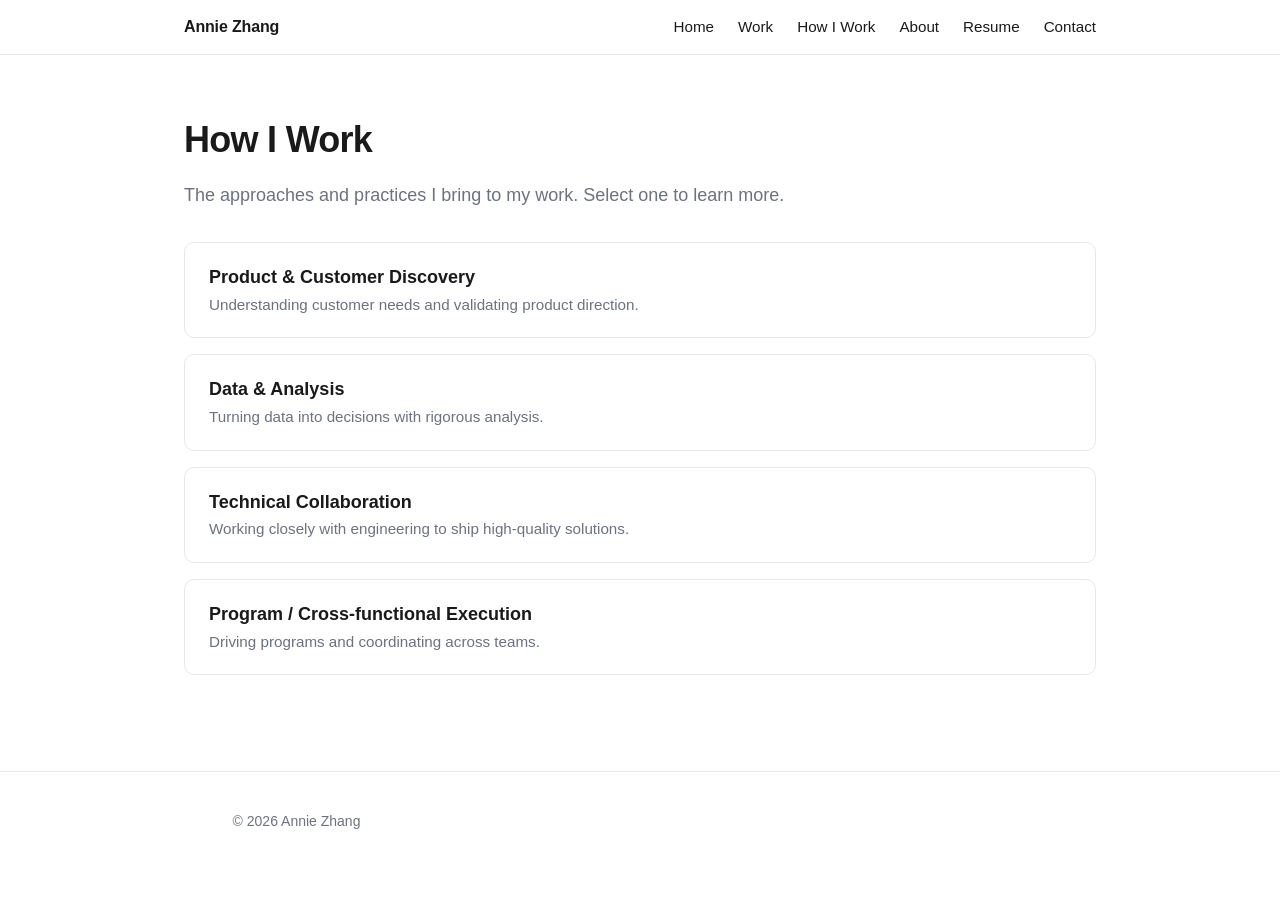
==== how-i-work/index.html @ 22d04e42 "Add nested portfolio pages with shared navigation" ====
<!DOCTYPE html>
<html lang="en">
<head>
  <meta charset="UTF-8">
  <meta name="viewport" content="width=device-width, initial-scale=1.0">
  <title>How I Work — Annie Zhang Portfolio Site.</title>
  <link rel="stylesheet" href="../css/style.css">
</head>
<body>
  <header class="site-header">
    <nav>
      <a class="brand" href="../index.html">Annie Zhang</a>
      <a href="../index.html">Home</a>
      <a href="../work/">Work</a>
      <a href="index.html" class="current">How I Work</a>
      <a href="../about.html">About</a>
      <a href="../resume.html">Resume</a>
      <a href="../contact.html">Contact</a>
    </nav>
  </header>
  <main>
    <h1>How I Work</h1>
    <p class="lead">The approaches and practices I bring to my work. Select one to learn more.</p>
    <ul class="page-list">
      <li><a href="product-customer-discovery.html"><span class="page-title">Product &amp; Customer Discovery</span><br><span class="page-desc">Understanding customer needs and validating product direction.</span></a></li>
      <li><a href="data-analysis.html"><span class="page-title">Data &amp; Analysis</span><br><span class="page-desc">Turning data into decisions with rigorous analysis.</span></a></li>
      <li><a href="technical-collaboration.html"><span class="page-title">Technical Collaboration</span><br><span class="page-desc">Working closely with engineering to ship high-quality solutions.</span></a></li>
      <li><a href="program-cross-functional-execution.html"><span class="page-title">Program / Cross-functional Execution</span><br><span class="page-desc">Driving programs and coordinating across teams.</span></a></li>
    </ul>
  </main>
  <footer class="site-footer">
    <p>&copy; 2026 Annie Zhang</p>
  </footer>
</body>
</html>
---- css/style.css ----
:root {
  --bg: #ffffff;
  --text: #1a1a1a;
  --muted: #6b7280;
  --accent: #2563eb;
  --border: #e5e7eb;
}
* { box-sizing: border-box; }
html { scroll-behavior: smooth; }
body {
  margin: 0;
  font-family: -apple-system, BlinkMacSystemFont, "Segoe UI", Roboto, Helvetica, Arial, sans-serif;
  color: var(--text);
  line-height: 1.6;
  background: var(--bg);
  -webkit-font-smoothing: antialiased;
}
header.site-header {
  border-bottom: 1px solid var(--border);
  background: #fff;
  position: sticky;
  top: 0;
  z-index: 10;
}
nav {
  max-width: 960px;
  margin: 0 auto;
  padding: 0.9rem 1.5rem;
  display: flex;
  align-items: center;
  gap: 1.5rem;
  flex-wrap: wrap;
}
nav .brand {
  font-weight: 700;
  text-decoration: none;
  color: var(--text);
  margin-right: auto;
  letter-spacing: -0.01em;
}
nav .brand:hover { color: var(--accent); }
nav a:not(.brand) { color: var(--text); text-decoration: none; font-size: 0.95rem; }
nav a:not(.brand):hover { color: var(--accent); }
main { max-width: 960px; margin: 0 auto; padding: 3.5rem 1.5rem 5rem; }
h1 { font-size: 2.25rem; margin: 0 0 0.75rem; letter-spacing: -0.02em; }
p.lead { color: var(--muted); font-size: 1.125rem; margin: 0 0 2rem; max-width: 60ch; }
p { max-width: 70ch; }
.page-list { list-style: none; padding: 0; margin: 1.5rem 0 0; }
.page-list li { border: 1px solid var(--border); border-radius: 10px; margin-bottom: 1rem; transition: border-color 0.15s ease, box-shadow 0.15s ease; }
.page-list li:hover { border-color: #c7cdd4; box-shadow: 0 2px 8px rgba(0,0,0,0.05); }
.page-list a { display: block; padding: 1.25rem 1.5rem; text-decoration: none; color: var(--text); }
.page-list .page-title { font-weight: 600; font-size: 1.125rem; }
.page-list .page-desc { color: var(--muted); font-size: 0.95rem; margin-top: 0.25rem; }
.back-link { display: inline-block; margin-top: 2.5rem; color: var(--accent); text-decoration: none; font-size: 0.95rem; }
.back-link:hover { text-decoration: underline; }
footer.site-footer {
  border-top: 1px solid var(--border);
  padding: 1.5rem;
  text-align: center;
  color: var(--muted);
  font-size: 0.875rem;
}
@media (max-width: 600px) {
  h1 { font-size: 1.75rem; }
  main { padding: 2.5rem 1.25rem 4rem; }
  nav { gap: 1rem; }
}
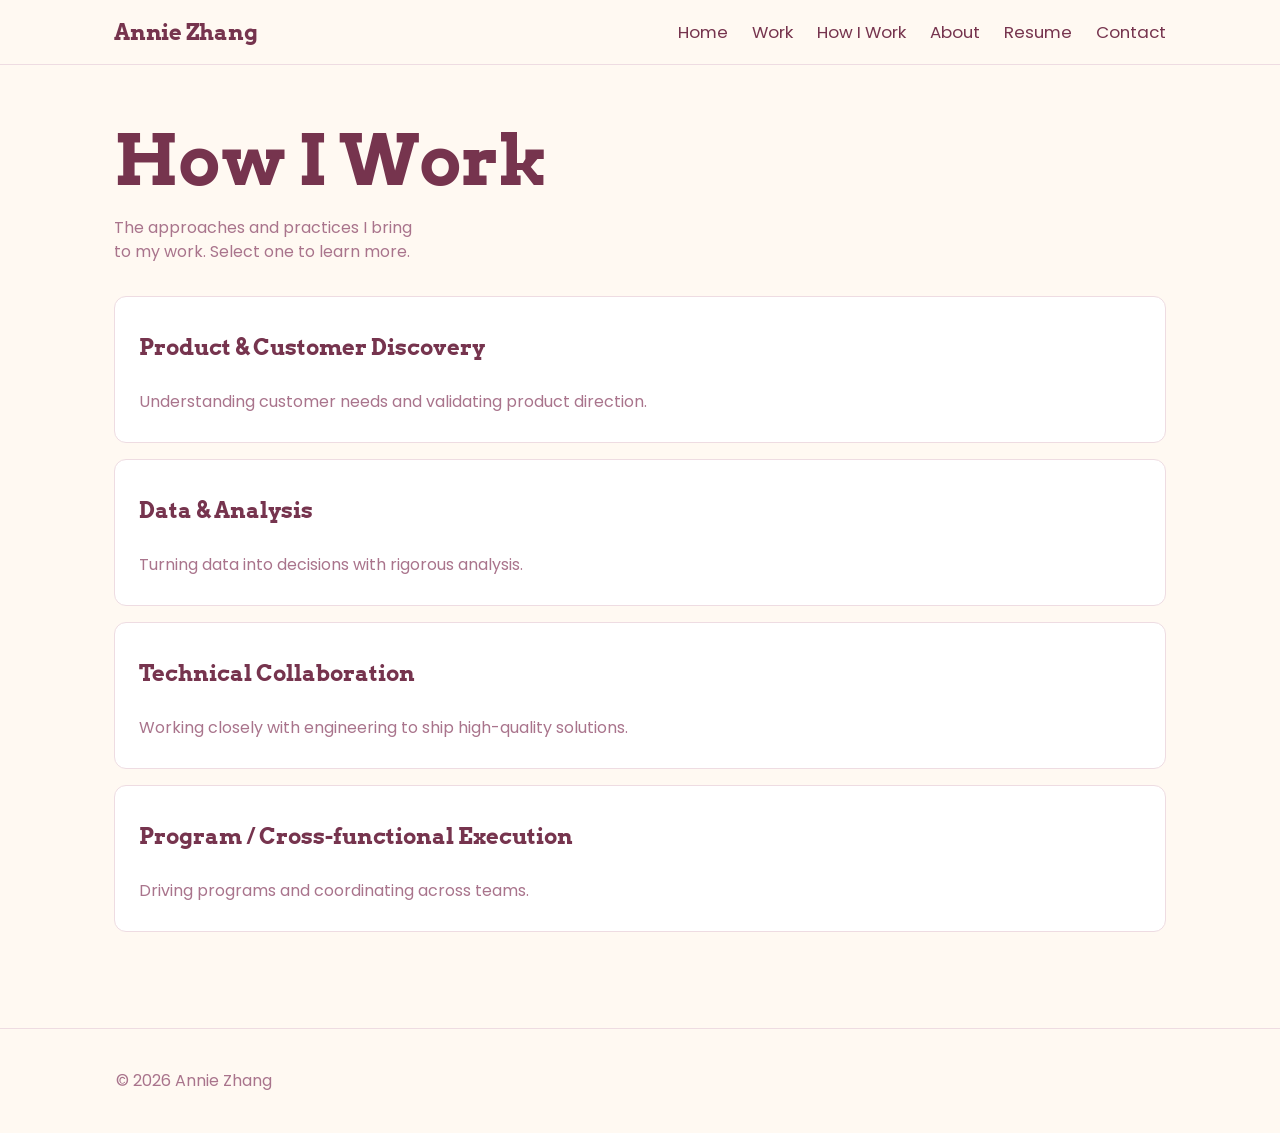
==== commit d04a84a5: "Apply cream/wine theme with Arvo and Poppins across all pages" ====
--- a/how-i-work/index.html
+++ b/how-i-work/index.html
@@ -4,6 +4,9 @@
   <meta charset="UTF-8">
   <meta name="viewport" content="width=device-width, initial-scale=1.0">
   <title>How I Work — Annie Zhang Portfolio Site.</title>
+  <link rel="preconnect" href="https://fonts.googleapis.com">
+  <link rel="preconnect" href="https://fonts.gstatic.com" crossorigin>
+  <link href="https://fonts.googleapis.com/css2?family=Arvo:ital,wght@0,400;0,700;1,400&family=Poppins:wght@400;500;600;700&display=swap" rel="stylesheet">
   <link rel="stylesheet" href="../css/style.css">
 </head>
 <body>
--- a/css/style.css
+++ b/css/style.css
@@ -1,67 +1,169 @@
 :root {
-  --bg: #ffffff;
-  --text: #1a1a1a;
-  --muted: #6b7280;
-  --accent: #2563eb;
-  --border: #e5e7eb;
+  --bg: #fff9f2;
+  --text: #76344e;
+  --muted: #a9748c;
+  --accent: #5c2439;
+  --border: #eedce2;
 }
 * { box-sizing: border-box; }
 html { scroll-behavior: smooth; }
 body {
   margin: 0;
-  font-family: -apple-system, BlinkMacSystemFont, "Segoe UI", Roboto, Helvetica, Arial, sans-serif;
+  font-family: "Poppins", -apple-system, BlinkMacSystemFont, "Segoe UI", Roboto, Helvetica, Arial, sans-serif;
+  font-size: 35px;
   color: var(--text);
-  line-height: 1.6;
+  line-height: 1.5;
   background: var(--bg);
   -webkit-font-smoothing: antialiased;
 }
 header.site-header {
   border-bottom: 1px solid var(--border);
-  background: #fff;
+  background: #fff9f2;
   position: sticky;
   top: 0;
   z-index: 10;
 }
 nav {
-  max-width: 960px;
+  max-width: 1100px;
   margin: 0 auto;
-  padding: 0.9rem 1.5rem;
+  padding: 1rem 1.5rem;
   display: flex;
   align-items: center;
   gap: 1.5rem;
   flex-wrap: wrap;
 }
 nav .brand {
+  font-family: "Arvo", Georgia, serif;
   font-weight: 700;
+  font-size: 1.35rem;
   text-decoration: none;
   color: var(--text);
   margin-right: auto;
   letter-spacing: -0.01em;
 }
 nav .brand:hover { color: var(--accent); }
-nav a:not(.brand) { color: var(--text); text-decoration: none; font-size: 0.95rem; }
+nav a:not(.brand) {
+  color: var(--text);
+  text-decoration: none;
+  font-size: 1.05rem;
+}
 nav a:not(.brand):hover { color: var(--accent); }
-main { max-width: 960px; margin: 0 auto; padding: 3.5rem 1.5rem 5rem; }
-h1 { font-size: 2.25rem; margin: 0 0 0.75rem; letter-spacing: -0.02em; }
-p.lead { color: var(--muted); font-size: 1.125rem; margin: 0 0 2rem; max-width: 60ch; }
-p { max-width: 70ch; }
+main {
+  max-width: 1100px;
+  margin: 0 auto;
+  padding: 3.5rem 1.5rem 5rem;
+}
+h1, h2, h3 {
+  font-family: "Arvo", Georgia, serif;
+  color: var(--text);
+  line-height: 1.12;
+  letter-spacing: -0.01em;
+}
+h1 { font-size: 70px; margin: 0 0 1rem; font-weight: 700; }
+h2 { font-size: 52px; margin: 0 0 0.75rem; }
+h3 { font-size: 40px; margin: 0 0 0.5rem; }
+p { max-width: 34ch; }
+p.lead {
+  color: var(--muted);
+  font-size: 1rem;
+  margin: 0 0 2rem;
+  max-width: 30ch;
+}
 .page-list { list-style: none; padding: 0; margin: 1.5rem 0 0; }
-.page-list li { border: 1px solid var(--border); border-radius: 10px; margin-bottom: 1rem; transition: border-color 0.15s ease, box-shadow 0.15s ease; }
-.page-list li:hover { border-color: #c7cdd4; box-shadow: 0 2px 8px rgba(0,0,0,0.05); }
+.page-list li {
+  border: 1px solid var(--border);
+  border-radius: 12px;
+  margin-bottom: 1rem;
+  background: #fff;
+  transition: border-color 0.15s ease, box-shadow 0.15s ease;
+}
+.page-list li:hover { border-color: #e0b7c6; box-shadow: 0 3px 12px rgba(118, 52, 78, 0.08); }
 .page-list a { display: block; padding: 1.25rem 1.5rem; text-decoration: none; color: var(--text); }
-.page-list .page-title { font-weight: 600; font-size: 1.125rem; }
-.page-list .page-desc { color: var(--muted); font-size: 0.95rem; margin-top: 0.25rem; }
-.back-link { display: inline-block; margin-top: 2.5rem; color: var(--accent); text-decoration: none; font-size: 0.95rem; }
+.page-list .page-title { font-family: "Arvo", Georgia, serif; font-weight: 700; font-size: 1.35rem; }
+.page-list .page-desc { color: var(--muted); font-size: 1rem; margin-top: 0.25rem; }
+.back-link {
+  display: inline-block;
+  margin-top: 2.5rem;
+  color: var(--accent);
+  text-decoration: none;
+  font-size: 1.1rem;
+}
 .back-link:hover { text-decoration: underline; }
 footer.site-footer {
   border-top: 1px solid var(--border);
   padding: 1.5rem;
   text-align: center;
   color: var(--muted);
-  font-size: 0.875rem;
+  font-size: 1rem;
 }
-@media (max-width: 600px) {
-  h1 { font-size: 1.75rem; }
+@media (max-width: 760px) {
+  body { font-size: 22px; }
+  h1 { font-size: 44px; }
+  h2 { font-size: 34px; }
+  h3 { font-size: 28px; }
+  nav { gap: 1rem; }
   main { padding: 2.5rem 1.25rem 4rem; }
-  nav { gap: 1rem; }
 }
+
+/* ---------- Homepage ---------- */
+body.home {
+  background: #fff9f2;
+  color: #76344e;
+  min-height: 100vh;
+}
+body.home header.site-header {
+  background: rgba(255, 249, 242, 0.85);
+  backdrop-filter: blur(10px);
+  -webkit-backdrop-filter: blur(10px);
+  border-bottom: 1px solid var(--border);
+  position: sticky;
+  top: 0;
+}
+body.home nav a { color: #76344e; }
+body.home nav a:hover { color: #5c2439; }
+body.home nav .brand { color: #76344e; }
+body.home nav a.current {
+  color: #5c2439;
+  border-bottom: 2px solid #76344e;
+  padding-bottom: 2px;
+}
+main.hero {
+  max-width: 1100px;
+  margin: 0 auto;
+  padding: 5rem 1.5rem 6rem;
+  display: flex;
+  align-items: center;
+  justify-content: space-between;
+  gap: 3rem;
+  min-height: calc(100vh - 61px);
+}
+.hero-text h1 {
+  font-size: 70px;
+  line-height: 1.12;
+  margin: 0 0 1.25rem;
+  color: #76344e;
+  max-width: 16ch;
+}
+.hero-text p {
+  font-size: 35px;
+  color: #76344e;
+  max-width: 30ch;
+  margin: 0;
+}
+.hero-art { flex-shrink: 0; }
+.hero-art svg {
+  width: 340px;
+  height: 340px;
+  filter: drop-shadow(0 18px 30px rgba(118, 52, 78, 0.25));
+}
+@media (max-width: 760px) {
+  main.hero {
+    flex-direction: column;
+    text-align: center;
+    padding: 3rem 1.5rem;
+    gap: 2.5rem;
+  }
+  .hero-text h1 { font-size: 44px; }
+  .hero-text p { font-size: 22px; }
+  .hero-art svg { width: 230px; height: 230px; }
+}
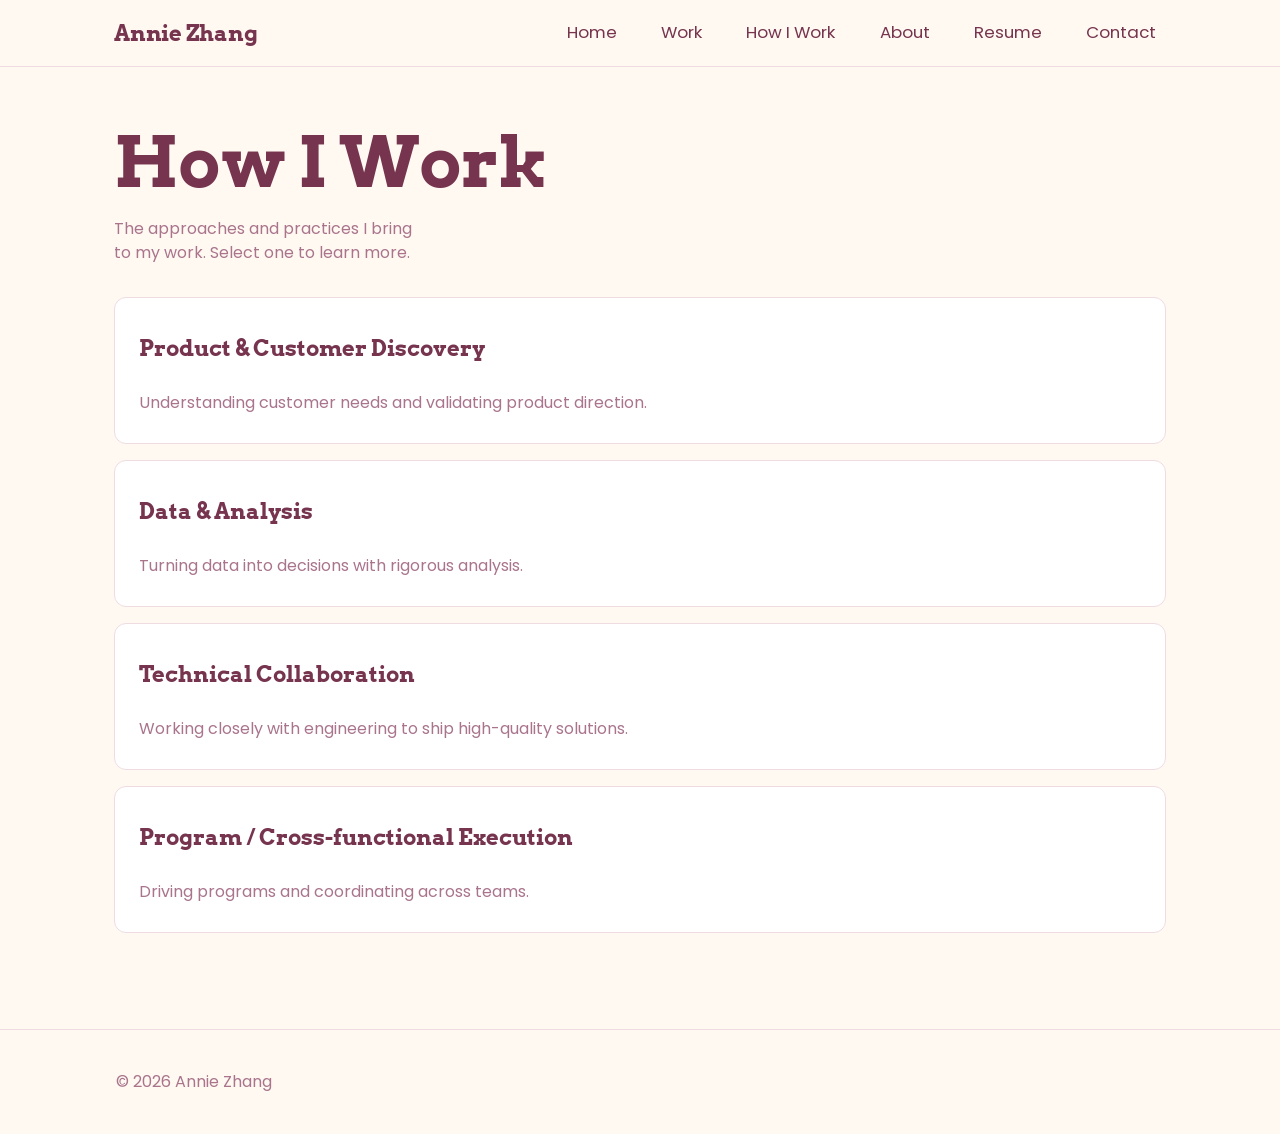
==== commit 90817e32: "Add #d5ec8d hover highlight to all links" ====
--- a/how-i-work/index.html
+++ b/how-i-work/index.html
@@ -7,7 +7,7 @@
   <link rel="preconnect" href="https://fonts.googleapis.com">
   <link rel="preconnect" href="https://fonts.gstatic.com" crossorigin>
   <link href="https://fonts.googleapis.com/css2?family=Arvo:ital,wght@0,400;0,700;1,400&family=Poppins:wght@400;500;600;700&display=swap" rel="stylesheet">
-  <link rel="stylesheet" href="../css/style.css">
+  <link rel="stylesheet" href="../css/style.css?v=3">
 </head>
 <body>
   <header class="site-header">
--- a/css/style.css
+++ b/css/style.css
@@ -41,13 +41,16 @@
   margin-right: auto;
   letter-spacing: -0.01em;
 }
-nav .brand:hover { color: var(--accent); }
+nav .brand:hover { background: #d5ec8d; color: #5c2439; }
 nav a:not(.brand) {
   color: var(--text);
   text-decoration: none;
   font-size: 1.05rem;
+  padding: 0.25em 0.6em;
+  border-radius: 8px;
+  transition: background-color 0.15s ease, color 0.15s ease;
 }
-nav a:not(.brand):hover { color: var(--accent); }
+nav a:not(.brand):hover { background: #d5ec8d; color: #5c2439; }
 main {
   max-width: 1100px;
   margin: 0 auto;
@@ -78,7 +81,8 @@
   transition: border-color 0.15s ease, box-shadow 0.15s ease;
 }
 .page-list li:hover { border-color: #e0b7c6; box-shadow: 0 3px 12px rgba(118, 52, 78, 0.08); }
-.page-list a { display: block; padding: 1.25rem 1.5rem; text-decoration: none; color: var(--text); }
+.page-list a { display: block; padding: 1.25rem 1.5rem; text-decoration: none; color: var(--text); border-radius: 12px; transition: background-color 0.15s ease, color 0.15s ease; }
+.page-list a:hover { background: #d5ec8d; }
 .page-list .page-title { font-family: "Arvo", Georgia, serif; font-weight: 700; font-size: 1.35rem; }
 .page-list .page-desc { color: var(--muted); font-size: 1rem; margin-top: 0.25rem; }
 .back-link {
@@ -88,7 +92,8 @@
   text-decoration: none;
   font-size: 1.1rem;
 }
-.back-link:hover { text-decoration: underline; }
+.back-link:hover { background: #d5ec8d; text-decoration: underline; }
+main a:hover { background: #d5ec8d; }
 footer.site-footer {
   border-top: 1px solid var(--border);
   padding: 1.5rem;
@@ -120,7 +125,7 @@
   top: 0;
 }
 body.home nav a { color: #76344e; }
-body.home nav a:hover { color: #5c2439; }
+body.home nav a:hover { background: #d5ec8d; color: #5c2439; }
 body.home nav .brand { color: #76344e; }
 body.home nav a.current {
   color: #5c2439;
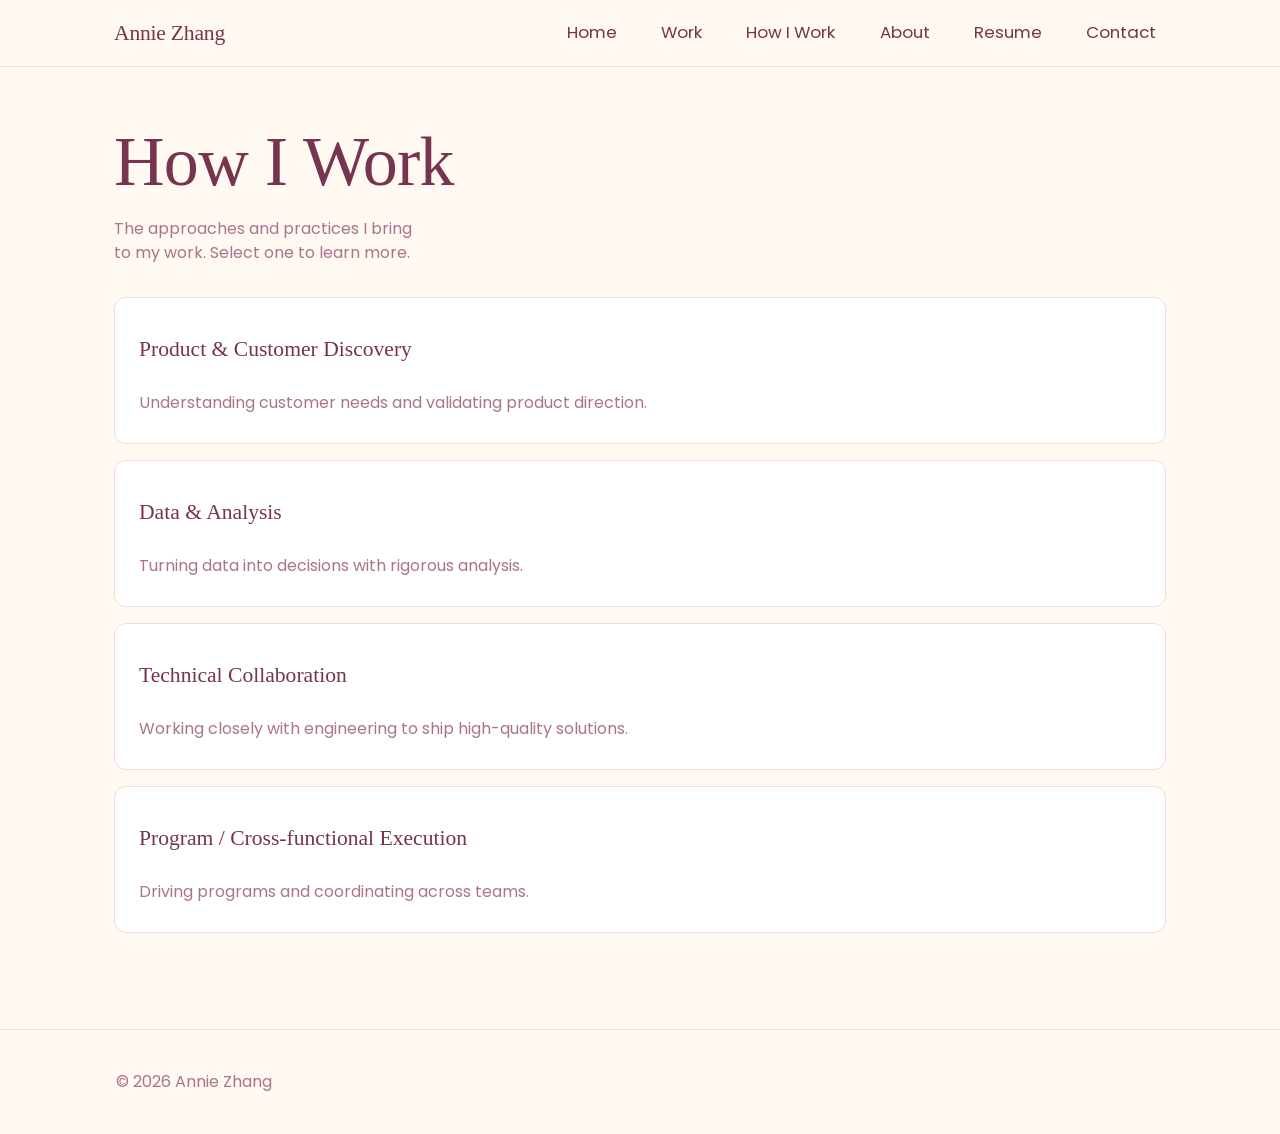
==== commit 9e2c0c95: "Unbold all Arvo text" ====
--- a/how-i-work/index.html
+++ b/how-i-work/index.html
@@ -7,7 +7,7 @@
   <link rel="preconnect" href="https://fonts.googleapis.com">
   <link rel="preconnect" href="https://fonts.gstatic.com" crossorigin>
   <link href="https://fonts.googleapis.com/css2?family=Arvo:ital,wght@0,400;0,700;1,400&family=Poppins:wght@400;500;600;700&display=swap" rel="stylesheet">
-  <link rel="stylesheet" href="../css/style.css?v=3">
+  <link rel="stylesheet" href="../css/style.css?v=5">
 </head>
 <body>
   <header class="site-header">
--- a/css/style.css
+++ b/css/style.css
@@ -34,7 +34,7 @@
 }
 nav .brand {
   font-family: "Arvo", Georgia, serif;
-  font-weight: 700;
+  font-weight: 400;
   font-size: 1.35rem;
   text-decoration: none;
   color: var(--text);
@@ -58,11 +58,12 @@
 }
 h1, h2, h3 {
   font-family: "Arvo", Georgia, serif;
+  font-weight: 400;
   color: var(--text);
   line-height: 1.12;
   letter-spacing: -0.01em;
 }
-h1 { font-size: 70px; margin: 0 0 1rem; font-weight: 700; }
+h1 { font-size: 70px; margin: 0 0 1rem; font-weight: 400; }
 h2 { font-size: 52px; margin: 0 0 0.75rem; }
 h3 { font-size: 40px; margin: 0 0 0.5rem; }
 p { max-width: 34ch; }
@@ -83,7 +84,7 @@
 .page-list li:hover { border-color: #e0b7c6; box-shadow: 0 3px 12px rgba(118, 52, 78, 0.08); }
 .page-list a { display: block; padding: 1.25rem 1.5rem; text-decoration: none; color: var(--text); border-radius: 12px; transition: background-color 0.15s ease, color 0.15s ease; }
 .page-list a:hover { background: #d5ec8d; }
-.page-list .page-title { font-family: "Arvo", Georgia, serif; font-weight: 700; font-size: 1.35rem; }
+.page-list .page-title { font-family: "Arvo", Georgia, serif; font-weight: 400; font-size: 1.35rem; }
 .page-list .page-desc { color: var(--muted); font-size: 1rem; margin-top: 0.25rem; }
 .back-link {
   display: inline-block;
@@ -129,8 +130,6 @@
 body.home nav .brand { color: #76344e; }
 body.home nav a.current {
   color: #5c2439;
-  border-bottom: 2px solid #76344e;
-  padding-bottom: 2px;
 }
 main.hero {
   max-width: 1100px;
